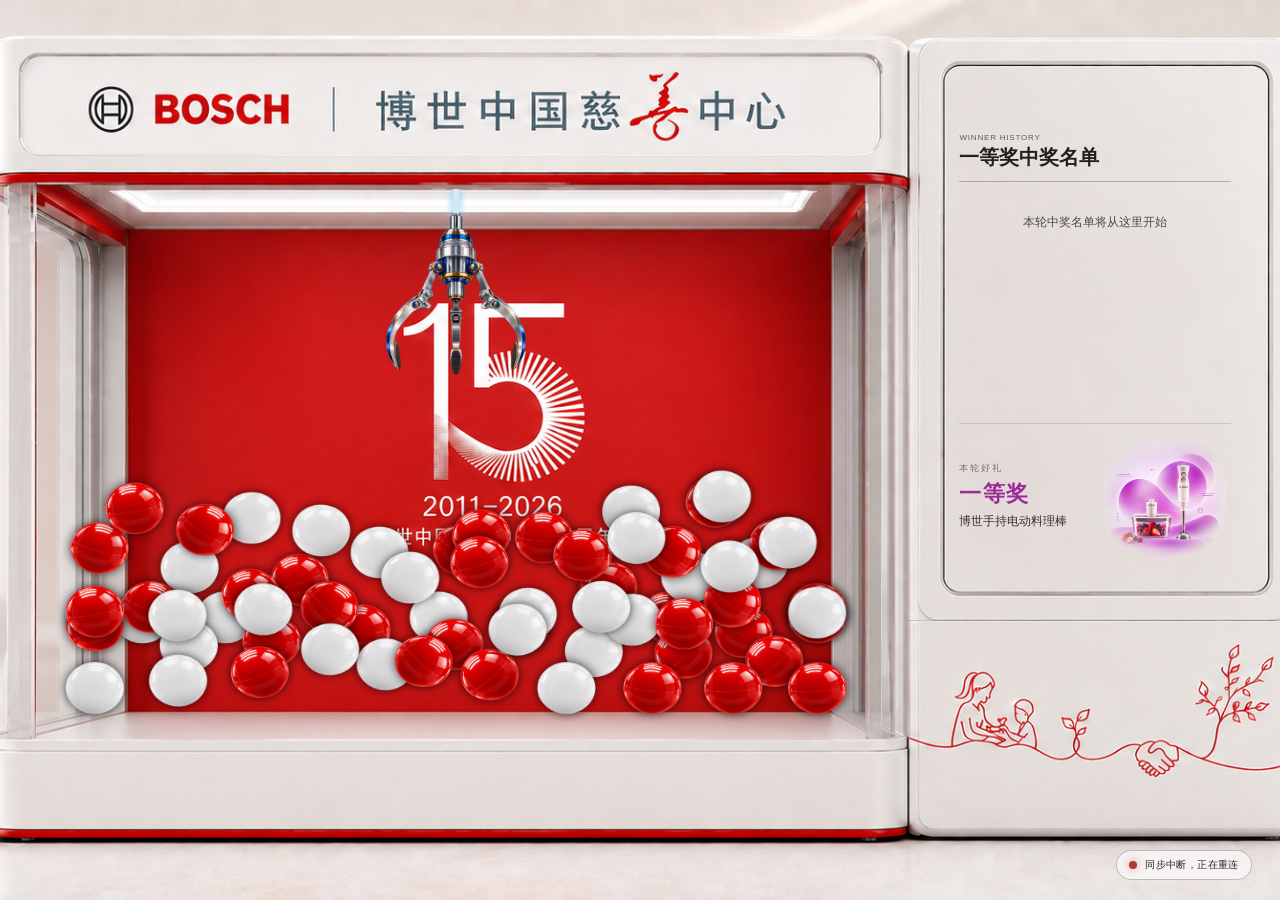
==== index.html @ 1bdb49ef "Publish Charity Gala operator and display with confirmed roster" ====
<!doctype html><html lang="zh-CN"><head><meta name="gala-build" content="20261016-pages1"><meta charset="UTF-8"><meta name="viewport" content="width=device-width,initial-scale=1"><title>Charity Gala 2026 / 慈善晚宴 2026</title><style>
*{box-sizing:border-box}html,body{margin:0;width:100%;height:100%;overflow:hidden;background:#000;color:#fff;font-family:Arial,"Microsoft YaHei",sans-serif}.stage{position:relative;width:min(100vw,177.78vh);height:100vh;margin:auto;overflow:hidden}.motion-bg{position:absolute;inset:0;width:100%;height:100%;object-fit:cover}.machine{position:absolute;left:13%;top:34%;width:50%;height:48%;overflow:visible}.machine canvas{position:absolute;inset:0;width:100%;height:100%}.machine canvas{transform:scaleX(-1)}.history{position:absolute;left:67.2%;top:20%;width:14%;height:39%;overflow:hidden}.history-head{display:flex;align-items:end;justify-content:space-between;padding-bottom:10px;border-bottom:1px solid #f1c875aa}.history h2{margin:0;color:#f1c875;font-size:clamp(15px,1.55vw,23px);text-shadow:0 2px 8px #000}.history small{color:#f1c875;font-size:8px;letter-spacing:.1em;text-shadow:0 2px 6px #000}.history-list{display:flex;flex-direction:column;gap:6px;padding-top:10px;max-height:calc(100% - 42px);overflow:auto}.winner-card{display:grid;grid-template-columns:26px minmax(0,1fr);align-items:center;min-height:39px;padding:5px 1px;border-bottom:1px solid #f1c8758a}.winner-card span{font-size:11px;color:#62cfff}.winner-card b{overflow:hidden;text-overflow:ellipsis;white-space:nowrap;color:#fff;font-size:clamp(13px,1.18vw,18px);text-shadow:0 2px 8px #000}.empty{padding:24px 0;color:#fff;text-align:center;font-size:12px;text-shadow:0 2px 8px #000}.hand-cursor{position:absolute;display:none;width:27px;height:27px;z-index:5;border:3px solid #5ae1ff;border-radius:50%;box-shadow:0 0 0 5px #39c8ff26,0 0 22px #39d5ff;transform:translate(-50%,-50%);pointer-events:none}.hand-cursor:after{content:"";position:absolute;inset:7px;border-radius:50%;background:#78ebff}.camera{position:fixed;left:-2px;bottom:-2px;width:1px;height:1px;opacity:0;pointer-events:none}.winner-modal{position:fixed;inset:0;z-index:10;display:grid;place-items:center;visibility:hidden;opacity:0;background:#000b;backdrop-filter:blur(6px);transition:.3s}.winner-modal.show{visibility:visible;opacity:1}.winner-modal article{padding:38px 50px;text-align:center;border:1px solid #f1c875;background:#071727e8;box-shadow:0 0 0 3px #156799}.winner-modal h1{margin:15px 0;font-size:clamp(36px,5.5vw,62px);color:#fff;text-shadow:0 0 25px #36c8ff}.winner-modal p{margin:0;color:#c5dcea}.winner-modal button{margin-top:24px;padding:10px 24px;border:1px solid #f1c875;background:#f1c875;color:#07111e;font-weight:bold}
.uxgs-credit{position:absolute;left:38%;top:90%;width:clamp(135px,13.2vw,216px);height:auto;transform:translateX(-50%);pointer-events:none}
/* Hide the history scrollbar while preserving wheel and touch scrolling. */
.history-list{scrollbar-width:none;-ms-overflow-style:none}
.history-list::-webkit-scrollbar{display:none;width:0;height:0}
.history{color:#202020}.history-head{border-bottom-color:rgba(32,32,32,.28)}.history h2{color:#202020;text-shadow:none}.history small{color:#5b5b5b;text-shadow:none}.winner-card{border-bottom-color:rgba(32,32,32,.2)}.winner-card span{color:#e20015}.winner-card b{color:#202020;text-shadow:none}.empty{color:#4a4a4a;text-shadow:none}
.sync-status{position:absolute;right:2.2%;bottom:2.2%;z-index:6;display:flex;align-items:center;gap:8px;padding:7px 12px;border:1px solid #20202044;border-radius:999px;background:#fff9;color:#272727;font-size:clamp(10px,.8vw,13px);letter-spacing:.04em;backdrop-filter:blur(8px);pointer-events:none}.sync-status i{width:8px;height:8px;border-radius:50%;background:#b78731;box-shadow:0 0 9px #b7873180}.sync-status[data-state="connected"] i{background:#178b50;box-shadow:0 0 9px #178b5080}.sync-status[data-state="offline"] i{background:#b33a32;box-shadow:0 0 9px #b33a3280}
.prize-panel{position:absolute;z-index:7;display:grid;grid-template-columns:34% minmax(0,1fr);grid-template-rows:minmax(0,1fr) auto;gap:5px 10px;padding:clamp(8px,.8vw,14px);overflow:hidden;border:1px solid color-mix(in srgb,var(--prize-color) 60%,white);border-radius:12px;background:rgba(255,255,255,.9);box-shadow:0 5px 20px #0002;color:#202020}.prize-panel>img{width:100%;height:100%;min-height:0;object-fit:contain;grid-column:1;grid-row:1}.prize-copy{grid-column:2;grid-row:1;align-self:center;display:flex;flex-direction:column;gap:7px;min-width:0}.prize-copy strong{color:var(--prize-color);font-size:clamp(14px,1.25vw,22px)}.prize-copy b{font-size:clamp(11px,.95vw,17px);line-height:1.35}.draw-batch{grid-column:1/-1;min-height:30px;border:0;border-radius:7px;background:var(--prize-color);color:white;font-weight:700;font-size:clamp(11px,.85vw,15px);cursor:pointer}.draw-batch:disabled{opacity:.5;cursor:default}
.prize-intro-modal{position:fixed;inset:0;z-index:30;display:grid;place-items:center;padding:24px;background:rgba(5,15,28,.78);backdrop-filter:blur(7px);visibility:hidden;opacity:0;transition:opacity .35s,visibility .35s;pointer-events:none}.prize-intro-modal.show{visibility:visible;opacity:1}.prize-intro-modal article{display:flex;align-items:center;gap:clamp(18px,4vw,42px);width:min(760px,88vw);min-height:280px;padding:clamp(22px,4vw,44px);border:2px solid var(--prize-color);border-radius:22px;background:linear-gradient(145deg,#fff,#f7f7fb);box-shadow:0 20px 80px #0007;color:#202020}.prize-intro-modal img{width:min(34vw,260px);height:min(34vw,260px);object-fit:contain;flex:0 0 auto}.prize-intro-modal article>div{min-width:0}.prize-intro-modal small{display:block;color:var(--prize-color);font-size:clamp(14px,1.4vw,20px);font-weight:800;letter-spacing:.12em}.prize-intro-modal strong{display:block;margin-top:12px;color:#555;font-size:clamp(17px,1.8vw,25px)}.prize-intro-modal h2{margin:8px 0;font-size:clamp(24px,3vw,42px);line-height:1.25}.prize-intro-modal p{margin:14px 0 0;color:#666;font-size:clamp(14px,1.35vw,20px)}
</style><style>.history{display:flex;flex-direction:column;overflow:hidden}.history-list{flex:1 1 0;min-height:0;max-height:none}.prize-panel{position:relative;z-index:7;display:grid;flex:0 0 clamp(92px,15vh,150px);grid-template-columns:34% minmax(0,1fr);grid-template-rows:minmax(0,1fr);gap:5px 10px;width:100%;height:clamp(92px,15vh,150px);padding:8px 0 0!important;overflow:hidden;border:0!important;border-top:1px solid rgba(32,32,32,.25)!important;border-radius:0!important;background:transparent!important;box-shadow:none!important;color:#202020!important}.prize-panel>img{width:100%;height:100%;min-height:0;object-fit:contain;grid-column:1;grid-row:1}.prize-copy{grid-column:2;grid-row:1;align-self:center;display:flex;flex-direction:column;gap:7px;min-width:0}.prize-copy strong{font-size:clamp(14px,1.25vw,22px)}.prize-copy b{font-size:clamp(11px,.95vw,17px);line-height:1.35}.draw-batch{display:none!important}</style><link rel="stylesheet" href="assets/prize-showcase.css?v=20261016-pages1"></head><body><main class="stage"><img class="motion-bg" src="assets/charity-gala-claw-machine-2026.png" alt="博世中国慈善中心十五周年抓娃娃机"><section class="machine"><canvas id="game" width="1000" height="700"></canvas></section><aside class="history"><div class="history-head"><div><small>WINNER HISTORY</small><h2 id="historyTitle">中奖名单</h2></div></div><div id="historyList" class="history-list"></div></aside><div id="cursor" class="hand-cursor"></div><div id="syncStatus" class="sync-status" data-state="connecting"><i></i><span>云端同步连接中</span></div><video id="camera" class="camera" autoplay muted playsinline></video></main><section id="winnerModal" class="winner-modal"><article><small>CHARITY GALA 2026 · LUCKY WINNER</small><h1 id="winnerName"></h1><button id="closeWinner">继续抽取</button></article></section><script type="module" src="assets/game-engine.js?v=20261016-pages1"></script></body></html>
---- assets/prize-showcase.css ----
/* Shared prize showcase for operator and display screens. */
.prize-panel {
  grid-template-columns: minmax(0, 1fr) 49%;
  gap: 0;
  padding: clamp(10px, 1.2vh, 18px) 0 0 !important;
  border-top: 1px solid rgba(65, 48, 43, .16) !important;
  isolation: isolate;
}
.prize-copy {
  grid-column: 1;
  grid-row: 1;
  z-index: 1;
  gap: clamp(5px, .7vh, 10px);
  padding: 4px 0;
}
.prize-copy .prize-eyebrow {
  color: #756e6a;
  font-size: clamp(9px, .68vw, 12px);
  letter-spacing: .2em;
  font-weight: 400;
}
.prize-copy strong {
  color: color-mix(in srgb, var(--prize-color) 72%, #392b2b);
  font-size: clamp(20px, 1.7vw, 30px);
  line-height: 1.15;
  letter-spacing: .06em;
}
.prize-copy b {
  max-width: 13em;
  color: #393331;
  font-size: clamp(11px, .9vw, 16px);
  line-height: 1.6;
  font-weight: 500;
  overflow-wrap: anywhere;
  text-wrap: balance;
}
.prize-art {
  grid-column: 2;
  grid-row: 1;
  min-height: 0;
  display: grid;
  align-items: center;
  mix-blend-mode: multiply;
}
.prize-art img {
  display: block;
  width: 100%;
  height: 100%;
  min-height: 0;
  object-fit: contain;
  mask-image: radial-gradient(ellipse 66% 65% at 50% 51%, #000 48%, transparent 79%);
  -webkit-mask-image: radial-gradient(ellipse 66% 65% at 50% 51%, #000 48%, transparent 79%);
}

/* Keep winner ordinals in one stable, right-aligned column. */
.winner-card {
  grid-template-columns: 32px minmax(0, 1fr) !important;
  column-gap: 8px;
}
.winner-card > .winner-ordinal {
  display: block;
  width: 32px;
  padding-right: 6px;
  text-align: right;
  font-variant-numeric: tabular-nums;
  white-space: nowrap;
  line-height: 1.2;
}
.winner-details { min-width: 0; overflow-wrap: anywhere; }
.winner-details > b { display: block; white-space: normal; }
.winner-name-en { font-size: 12px; color: #242424; }
.winner-company-zh { font-size: 11px; line-height: 1.4; color: #4a4a4a; }
.winner-company-en { font-size: 10px; line-height: 1.4; color: #4a4a4a; }

/* Scale with the projection, including 1080p and 4K; do not cap at laptop sizes. */
.prize-intro-modal article {
  width: min(90vw, 160vh);
  height: 78vh;
  min-height: 0;
  padding: 4vh 4vw;
  gap: 4vw;
  overflow: hidden;
}
.prize-intro-modal img {
  width: 48%;
  height: 100%;
  min-width: 0;
  min-height: 0;
  object-fit: contain;
  flex: 0 0 48%;
}
.prize-intro-modal article > div { flex: 1; }
.prize-intro-modal small { font-size: clamp(18px, 2vw, 72px); }
.prize-intro-modal strong { font-size: clamp(28px, 3.8vw, 140px); margin-top: 2vh; }
.prize-intro-modal h2 { font-size: clamp(28px, 3.4vw, 124px); line-height: 1.3; margin: 2vh 0; overflow-wrap: anywhere; }
.prize-intro-modal p { font-size: clamp(16px, 1.7vw, 60px); margin-top: 2vh; }
@media (max-aspect-ratio: 1/1) {
  .prize-intro-modal article { flex-direction: column; gap: 2vh; text-align: center; }
  .prize-intro-modal img { flex: 0 1 48%; width: 100%; height: 48%; }
}
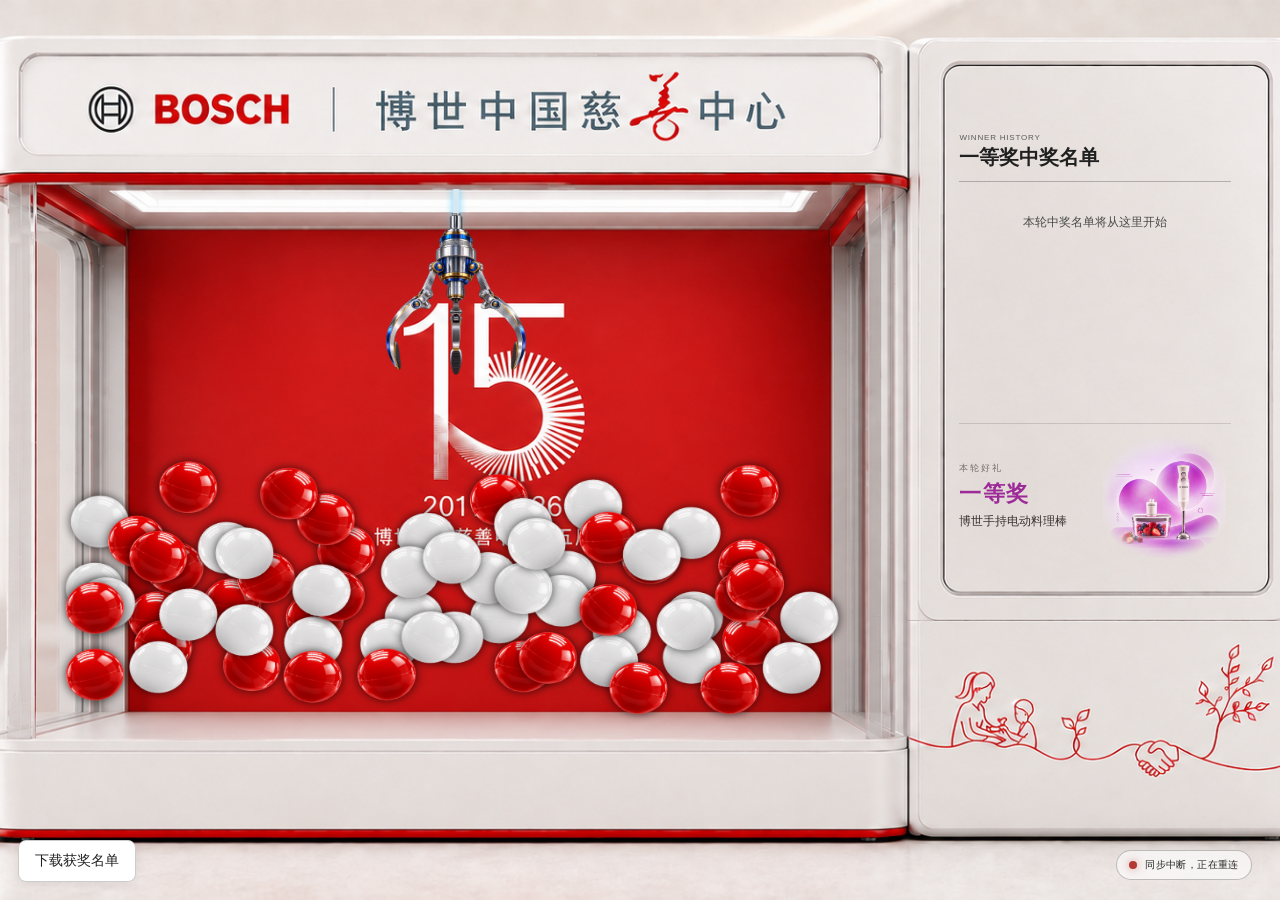
==== commit bd25bb78: "Add operator-only winner CSV download" ====
--- a/index.html
+++ b/index.html
@@ -1,4 +1,4 @@
-<!doctype html><html lang="zh-CN"><head><meta name="gala-build" content="20261016-pages1"><meta charset="UTF-8"><meta name="viewport" content="width=device-width,initial-scale=1"><title>Charity Gala 2026 / 慈善晚宴 2026</title><style>
+<!doctype html><html lang="zh-CN"><head><meta name="gala-build" content="20261019-export1"><meta charset="UTF-8"><meta name="viewport" content="width=device-width,initial-scale=1"><title>Charity Gala 2026 / 慈善晚宴 2026</title><style>
 *{box-sizing:border-box}html,body{margin:0;width:100%;height:100%;overflow:hidden;background:#000;color:#fff;font-family:Arial,"Microsoft YaHei",sans-serif}.stage{position:relative;width:min(100vw,177.78vh);height:100vh;margin:auto;overflow:hidden}.motion-bg{position:absolute;inset:0;width:100%;height:100%;object-fit:cover}.machine{position:absolute;left:13%;top:34%;width:50%;height:48%;overflow:visible}.machine canvas{position:absolute;inset:0;width:100%;height:100%}.machine canvas{transform:scaleX(-1)}.history{position:absolute;left:67.2%;top:20%;width:14%;height:39%;overflow:hidden}.history-head{display:flex;align-items:end;justify-content:space-between;padding-bottom:10px;border-bottom:1px solid #f1c875aa}.history h2{margin:0;color:#f1c875;font-size:clamp(15px,1.55vw,23px);text-shadow:0 2px 8px #000}.history small{color:#f1c875;font-size:8px;letter-spacing:.1em;text-shadow:0 2px 6px #000}.history-list{display:flex;flex-direction:column;gap:6px;padding-top:10px;max-height:calc(100% - 42px);overflow:auto}.winner-card{display:grid;grid-template-columns:26px minmax(0,1fr);align-items:center;min-height:39px;padding:5px 1px;border-bottom:1px solid #f1c8758a}.winner-card span{font-size:11px;color:#62cfff}.winner-card b{overflow:hidden;text-overflow:ellipsis;white-space:nowrap;color:#fff;font-size:clamp(13px,1.18vw,18px);text-shadow:0 2px 8px #000}.empty{padding:24px 0;color:#fff;text-align:center;font-size:12px;text-shadow:0 2px 8px #000}.hand-cursor{position:absolute;display:none;width:27px;height:27px;z-index:5;border:3px solid #5ae1ff;border-radius:50%;box-shadow:0 0 0 5px #39c8ff26,0 0 22px #39d5ff;transform:translate(-50%,-50%);pointer-events:none}.hand-cursor:after{content:"";position:absolute;inset:7px;border-radius:50%;background:#78ebff}.camera{position:fixed;left:-2px;bottom:-2px;width:1px;height:1px;opacity:0;pointer-events:none}.winner-modal{position:fixed;inset:0;z-index:10;display:grid;place-items:center;visibility:hidden;opacity:0;background:#000b;backdrop-filter:blur(6px);transition:.3s}.winner-modal.show{visibility:visible;opacity:1}.winner-modal article{padding:38px 50px;text-align:center;border:1px solid #f1c875;background:#071727e8;box-shadow:0 0 0 3px #156799}.winner-modal h1{margin:15px 0;font-size:clamp(36px,5.5vw,62px);color:#fff;text-shadow:0 0 25px #36c8ff}.winner-modal p{margin:0;color:#c5dcea}.winner-modal button{margin-top:24px;padding:10px 24px;border:1px solid #f1c875;background:#f1c875;color:#07111e;font-weight:bold}
 .uxgs-credit{position:absolute;left:38%;top:90%;width:clamp(135px,13.2vw,216px);height:auto;transform:translateX(-50%);pointer-events:none}
 /* Hide the history scrollbar while preserving wheel and touch scrolling. */
@@ -8,4 +8,4 @@
 .sync-status{position:absolute;right:2.2%;bottom:2.2%;z-index:6;display:flex;align-items:center;gap:8px;padding:7px 12px;border:1px solid #20202044;border-radius:999px;background:#fff9;color:#272727;font-size:clamp(10px,.8vw,13px);letter-spacing:.04em;backdrop-filter:blur(8px);pointer-events:none}.sync-status i{width:8px;height:8px;border-radius:50%;background:#b78731;box-shadow:0 0 9px #b7873180}.sync-status[data-state="connected"] i{background:#178b50;box-shadow:0 0 9px #178b5080}.sync-status[data-state="offline"] i{background:#b33a32;box-shadow:0 0 9px #b33a3280}
 .prize-panel{position:absolute;z-index:7;display:grid;grid-template-columns:34% minmax(0,1fr);grid-template-rows:minmax(0,1fr) auto;gap:5px 10px;padding:clamp(8px,.8vw,14px);overflow:hidden;border:1px solid color-mix(in srgb,var(--prize-color) 60%,white);border-radius:12px;background:rgba(255,255,255,.9);box-shadow:0 5px 20px #0002;color:#202020}.prize-panel>img{width:100%;height:100%;min-height:0;object-fit:contain;grid-column:1;grid-row:1}.prize-copy{grid-column:2;grid-row:1;align-self:center;display:flex;flex-direction:column;gap:7px;min-width:0}.prize-copy strong{color:var(--prize-color);font-size:clamp(14px,1.25vw,22px)}.prize-copy b{font-size:clamp(11px,.95vw,17px);line-height:1.35}.draw-batch{grid-column:1/-1;min-height:30px;border:0;border-radius:7px;background:var(--prize-color);color:white;font-weight:700;font-size:clamp(11px,.85vw,15px);cursor:pointer}.draw-batch:disabled{opacity:.5;cursor:default}
 .prize-intro-modal{position:fixed;inset:0;z-index:30;display:grid;place-items:center;padding:24px;background:rgba(5,15,28,.78);backdrop-filter:blur(7px);visibility:hidden;opacity:0;transition:opacity .35s,visibility .35s;pointer-events:none}.prize-intro-modal.show{visibility:visible;opacity:1}.prize-intro-modal article{display:flex;align-items:center;gap:clamp(18px,4vw,42px);width:min(760px,88vw);min-height:280px;padding:clamp(22px,4vw,44px);border:2px solid var(--prize-color);border-radius:22px;background:linear-gradient(145deg,#fff,#f7f7fb);box-shadow:0 20px 80px #0007;color:#202020}.prize-intro-modal img{width:min(34vw,260px);height:min(34vw,260px);object-fit:contain;flex:0 0 auto}.prize-intro-modal article>div{min-width:0}.prize-intro-modal small{display:block;color:var(--prize-color);font-size:clamp(14px,1.4vw,20px);font-weight:800;letter-spacing:.12em}.prize-intro-modal strong{display:block;margin-top:12px;color:#555;font-size:clamp(17px,1.8vw,25px)}.prize-intro-modal h2{margin:8px 0;font-size:clamp(24px,3vw,42px);line-height:1.25}.prize-intro-modal p{margin:14px 0 0;color:#666;font-size:clamp(14px,1.35vw,20px)}
-</style><style>.history{display:flex;flex-direction:column;overflow:hidden}.history-list{flex:1 1 0;min-height:0;max-height:none}.prize-panel{position:relative;z-index:7;display:grid;flex:0 0 clamp(92px,15vh,150px);grid-template-columns:34% minmax(0,1fr);grid-template-rows:minmax(0,1fr);gap:5px 10px;width:100%;height:clamp(92px,15vh,150px);padding:8px 0 0!important;overflow:hidden;border:0!important;border-top:1px solid rgba(32,32,32,.25)!important;border-radius:0!important;background:transparent!important;box-shadow:none!important;color:#202020!important}.prize-panel>img{width:100%;height:100%;min-height:0;object-fit:contain;grid-column:1;grid-row:1}.prize-copy{grid-column:2;grid-row:1;align-self:center;display:flex;flex-direction:column;gap:7px;min-width:0}.prize-copy strong{font-size:clamp(14px,1.25vw,22px)}.prize-copy b{font-size:clamp(11px,.95vw,17px);line-height:1.35}.draw-batch{display:none!important}</style><link rel="stylesheet" href="assets/prize-showcase.css?v=20261016-pages1"></head><body><main class="stage"><img class="motion-bg" src="assets/charity-gala-claw-machine-2026.png" alt="博世中国慈善中心十五周年抓娃娃机"><section class="machine"><canvas id="game" width="1000" height="700"></canvas></section><aside class="history"><div class="history-head"><div><small>WINNER HISTORY</small><h2 id="historyTitle">中奖名单</h2></div></div><div id="historyList" class="history-list"></div></aside><div id="cursor" class="hand-cursor"></div><div id="syncStatus" class="sync-status" data-state="connecting"><i></i><span>云端同步连接中</span></div><video id="camera" class="camera" autoplay muted playsinline></video></main><section id="winnerModal" class="winner-modal"><article><small>CHARITY GALA 2026 · LUCKY WINNER</small><h1 id="winnerName"></h1><button id="closeWinner">继续抽取</button></article></section><script type="module" src="assets/game-engine.js?v=20261016-pages1"></script></body></html>
+</style><style>.history{display:flex;flex-direction:column;overflow:hidden}.history-list{flex:1 1 0;min-height:0;max-height:none}.prize-panel{position:relative;z-index:7;display:grid;flex:0 0 clamp(92px,15vh,150px);grid-template-columns:34% minmax(0,1fr);grid-template-rows:minmax(0,1fr);gap:5px 10px;width:100%;height:clamp(92px,15vh,150px);padding:8px 0 0!important;overflow:hidden;border:0!important;border-top:1px solid rgba(32,32,32,.25)!important;border-radius:0!important;background:transparent!important;box-shadow:none!important;color:#202020!important}.prize-panel>img{width:100%;height:100%;min-height:0;object-fit:contain;grid-column:1;grid-row:1}.prize-copy{grid-column:2;grid-row:1;align-self:center;display:flex;flex-direction:column;gap:7px;min-width:0}.prize-copy strong{font-size:clamp(14px,1.25vw,22px)}.prize-copy b{font-size:clamp(11px,.95vw,17px);line-height:1.35}.draw-batch{display:none!important}</style><link rel="stylesheet" href="assets/prize-showcase.css?v=20261016-pages1"><style>.download-winners{position:fixed;left:18px;bottom:18px;z-index:40;min-height:42px;padding:10px 16px;border:1px solid #ccc;border-radius:8px;background:#fff;color:#222;font:14px Arial,"Microsoft YaHei",sans-serif;cursor:pointer;box-shadow:0 2px 10px #0001}.download-winners:hover{background:#f5f5f5}.download-winners:focus-visible{outline:3px solid #007bc0;outline-offset:3px}</style></head><body><button id="downloadWinners" class="download-winners" type="button" title="下载所有奖项已开奖的获奖名单（CSV，Excel 可打开）">下载获奖名单</button><main class="stage"><img class="motion-bg" src="assets/charity-gala-claw-machine-2026.png" alt="博世中国慈善中心十五周年抓娃娃机"><section class="machine"><canvas id="game" width="1000" height="700"></canvas></section><aside class="history"><div class="history-head"><div><small>WINNER HISTORY</small><h2 id="historyTitle">中奖名单</h2></div></div><div id="historyList" class="history-list"></div></aside><div id="cursor" class="hand-cursor"></div><div id="syncStatus" class="sync-status" data-state="connecting"><i></i><span>云端同步连接中</span></div><video id="camera" class="camera" autoplay muted playsinline></video></main><section id="winnerModal" class="winner-modal"><article><small>CHARITY GALA 2026 · LUCKY WINNER</small><h1 id="winnerName"></h1><button id="closeWinner">继续抽取</button></article></section><script type="module" src="assets/game-engine.js?v=20261019-export1"></script></body></html>
